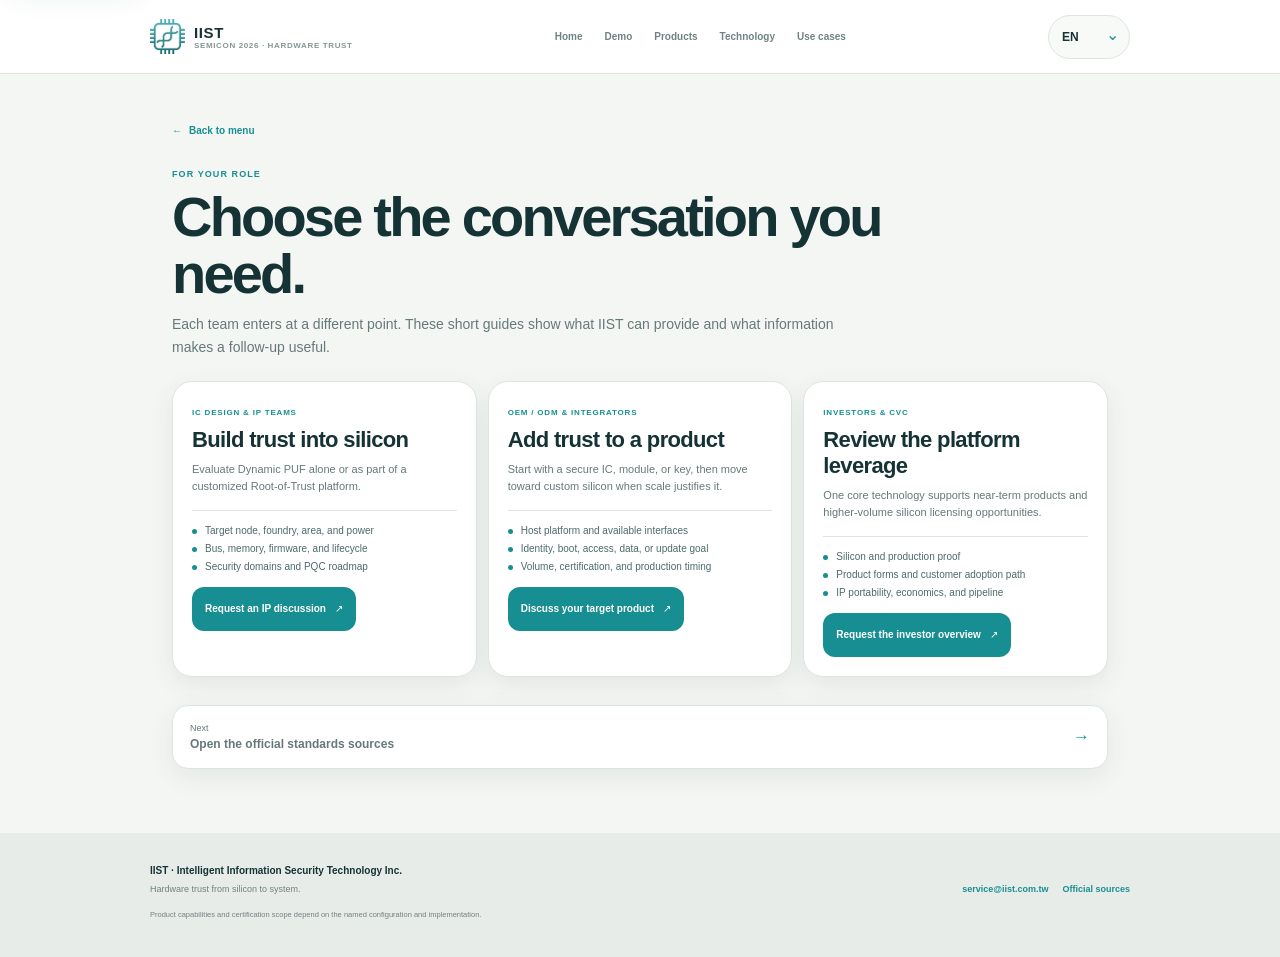
==== pages/audiences.html @ 0636a5d5 "Redesign SEMICON guide as multilingual mobile app" ====
<!doctype html>
<html lang="en">
<head>
  <meta charset="utf-8"><meta name="viewport" content="width=device-width, initial-scale=1"><meta name="theme-color" content="#ffffff">
  <title>Find Your IIST Path | SEMICON 2026</title>
  <meta name="description" content="Find the right IIST Dynamic PUF discussion for IC design, OEM/ODM integration, or investment review.">
  <link rel="canonical" href="https://iist-inc.github.io/exhibtion/pages/audiences.html"><link rel="icon" href="../assets/iist-logo.png" type="image/png"><link rel="stylesheet" href="../assets/mobile.css">
  <meta property="og:type" content="website"><meta property="og:title" content="Find your IIST path"><meta property="og:description" content="Focused discussion guides for IC design, OEM/ODM, system integration, and investment teams.">
</head>
<body data-page="audiences">
  <a class="skip-link" href="#main">Skip to content</a>
  <header class="app-bar">
    <a class="brand" href="../index.html" aria-label="IIST SEMICON 2026 home"><img src="../assets/iist-logo.png" alt="" width="35" height="35"><span>IIST<small data-i18n="brand.event">SEMICON 2026 · Hardware trust</small></span></a>
    <nav class="desktop-menu" aria-label="Primary navigation"><a href="../index.html" data-i18n="nav.home">Home</a><a href="demo.html" data-i18n="nav.demo">Demo</a><a href="products.html" data-i18n="nav.products">Products</a><a href="technology.html" data-i18n="nav.technology">Technology</a><a href="use-cases.html" data-i18n="nav.usecases">Use cases</a></nav>
    <div class="language-control"><label class="visually-hidden" for="language">Choose language</label><select id="language" data-language-select aria-label="Choose language"><option value="en">EN</option><option value="zh-Hant">繁中</option><option value="ja">日本語</option></select></div>
  </header>

  <main class="app-main" id="main">
    <header class="screen-head">
      <a class="back-link" href="../index.html"><span aria-hidden="true">←</span><span data-i18n="common.menu">Back to menu</span></a>
      <p class="screen-kicker" data-i18n="roles.kicker">For your role</p>
      <h1 data-i18n="roles.title">Choose the conversation you need.</h1>
      <p data-i18n="roles.intro">Each team enters at a different point. These short guides show what IIST can provide and what information makes a follow-up useful.</p>
    </header>

    <section class="role-list">
      <article class="role-card" id="ic"><span data-i18n="roles.icLabel">IC design & IP teams</span><h2 data-i18n="roles.icTitle">Build trust into silicon</h2><p data-i18n="roles.icBody">Evaluate Dynamic PUF alone or as part of a customized Root-of-Trust platform.</p><ul><li data-i18n="roles.ic1">Target node, foundry, area, and power</li><li data-i18n="roles.ic2">Bus, memory, firmware, and lifecycle</li><li data-i18n="roles.ic3">Security domains and PQC roadmap</li></ul><a class="email-button" href="mailto:service@iist.com.tw?subject=SEMICON%202026%20-%20Dynamic%20PUF%20IP%20discussion"><span data-i18n="roles.icCta">Request an IP discussion</span><b>↗</b></a></article>
      <article class="role-card" id="oem"><span data-i18n="roles.oemLabel">OEM / ODM & integrators</span><h2 data-i18n="roles.oemTitle">Add trust to a product</h2><p data-i18n="roles.oemBody">Start with a secure IC, module, or key, then move toward custom silicon when scale justifies it.</p><ul><li data-i18n="roles.oem1">Host platform and available interfaces</li><li data-i18n="roles.oem2">Identity, boot, access, data, or update goal</li><li data-i18n="roles.oem3">Volume, certification, and production timing</li></ul><a class="email-button" href="mailto:service@iist.com.tw?subject=SEMICON%202026%20-%20OEM%20integration%20discussion"><span data-i18n="roles.oemCta">Discuss your target product</span><b>↗</b></a></article>
      <article class="role-card" id="investor"><span data-i18n="roles.investorLabel">Investors & CVC</span><h2 data-i18n="roles.investorTitle">Review the platform leverage</h2><p data-i18n="roles.investorBody">One core technology supports near-term products and higher-volume silicon licensing opportunities.</p><ul><li data-i18n="roles.investor1">Silicon and production proof</li><li data-i18n="roles.investor2">Product forms and customer adoption path</li><li data-i18n="roles.investor3">IP portability, economics, and pipeline</li></ul><a class="email-button" href="mailto:service@iist.com.tw?subject=SEMICON%202026%20-%20Investor%20overview"><span data-i18n="roles.investorCta">Request the investor overview</span><b>↗</b></a></article>
    </section>

    <a class="next-row" href="sources.html"><span><span data-i18n="common.next">Next</span><strong data-i18n="roles.next">Open the official standards sources</strong></span><b aria-hidden="true">→</b></a>
  </main>

  <footer class="site-footer"><div class="footer-inner"><div><strong>IIST · Intelligent Information Security Technology Inc.</strong><span data-i18n="footer.tagline">Hardware trust from silicon to system.</span></div><div class="footer-links"><a href="mailto:service@iist.com.tw">service@iist.com.tw</a><a href="sources.html" data-i18n="nav.sources">Official sources</a></div><small data-i18n="footer.note">Product capabilities and certification scope depend on the named configuration and implementation.</small></div></footer>
  <nav class="app-nav" aria-label="App navigation"><a href="../index.html"><b>⌂</b><span data-i18n="nav.home">Home</span></a><a href="demo.html"><b>▶</b><span data-i18n="nav.demo">Demo</span></a><a href="products.html"><b>▦</b><span data-i18n="nav.products">Products</span></a><a href="mailto:service@iist.com.tw?subject=SEMICON%202026%20follow-up"><b>@</b><span data-i18n="nav.contact">Contact</span></a></nav>
  <script src="../assets/mobile.js"></script>
</body>
</html>
---- assets/mobile.css ----
:root {
  --ink: #153235;
  --muted: #66797a;
  --teal: #178f92;
  --teal-soft: #e4f3f0;
  --blue: #4779c9;
  --blue-soft: #eaf0fb;
  --amber: #b97b24;
  --amber-soft: #f7efdf;
  --green: #3f865e;
  --green-soft: #e7f2ea;
  --rose: #a95f68;
  --rose-soft: #f7e9ea;
  --paper: #f4f6f3;
  --card: #fff;
  --line: #dde5e1;
  --shadow: 0 8px 26px rgba(24, 63, 64, .08);
  --radius: 20px;
  font-family: Inter, "Segoe UI Variable", "Segoe UI", "Noto Sans TC", "Noto Sans JP", Arial, sans-serif;
  color: var(--ink);
  background: var(--paper);
  font-synthesis: none;
  text-rendering: optimizeLegibility;
}

* { box-sizing: border-box; }
html { scroll-behavior: smooth; scroll-padding-top: 82px; }
body { margin: 0; min-width: 320px; padding-bottom: 78px; background: var(--paper); }
a { color: inherit; text-decoration: none; }
img { display: block; max-width: 100%; }
button, select { font: inherit; }
button { cursor: pointer; }
a:focus-visible, button:focus-visible, select:focus-visible, summary:focus-visible { outline: 3px solid #78cfd0; outline-offset: 3px; }
.visually-hidden { position: absolute; width: 1px; height: 1px; margin: -1px; padding: 0; overflow: hidden; clip: rect(0 0 0 0); white-space: nowrap; border: 0; }
.skip-link { position: fixed; z-index: 100; top: 8px; left: 8px; transform: translateY(-150%); padding: 10px 14px; border-radius: 9px; background: var(--card); box-shadow: var(--shadow); }
.skip-link:focus { transform: translateY(0); }

.app-bar { position: sticky; z-index: 30; top: 0; min-height: 68px; padding: 9px 15px; display: grid; grid-template-columns: 1fr auto; align-items: center; gap: 12px; background: rgba(255,255,255,.95); border-bottom: 1px solid var(--line); backdrop-filter: blur(16px); }
.brand { min-width: 0; display: inline-flex; align-items: center; gap: 9px; font-size: 15px; font-weight: 850; letter-spacing: .04em; }
.brand img { width: 35px; height: 35px; }
.brand small { display: block; max-width: 190px; overflow: hidden; color: #879696; font-size: 8px; font-weight: 700; letter-spacing: .08em; text-transform: uppercase; text-overflow: ellipsis; white-space: nowrap; }
.desktop-menu { display: none; }
.language-control { position: relative; }
.language-control select { min-height: 44px; padding: 0 31px 0 13px; border: 1px solid var(--line); border-radius: 999px; color: var(--ink); background: #f8faf8; appearance: none; font-size: 12px; font-weight: 780; }
.language-control::after { content: "⌄"; position: absolute; right: 11px; top: 10px; color: var(--teal); pointer-events: none; }

.app-main { width: min(980px, 100%); margin: 0 auto; padding: 22px 16px 42px; }
.event-row { margin-bottom: 22px; display: flex; align-items: center; justify-content: space-between; gap: 14px; }
.event-pill { padding: 7px 10px; border-radius: 999px; color: var(--teal); background: var(--teal-soft); font-size: 9px; font-weight: 850; letter-spacing: .1em; text-transform: uppercase; }
.event-row > span:last-child { color: #93a09f; font-size: 10px; }
.welcome { margin-bottom: 22px; }
.welcome h1 { max-width: 720px; margin: 0 0 10px; font-size: clamp(34px, 10.5vw, 58px); line-height: 1.02; letter-spacing: -.05em; }
.welcome p { max-width: 650px; margin: 0; color: var(--muted); font-size: 14px; line-height: 1.6; }

.language-panel { margin-bottom: 24px; padding: 14px; display: grid; grid-template-columns: auto 1fr; align-items: center; gap: 12px; border: 1px solid var(--line); border-radius: 16px; background: var(--card); box-shadow: var(--shadow); }
.language-panel > span { color: var(--muted); font-size: 10px; font-weight: 760; }
.language-tabs { min-width: 0; display: grid; grid-template-columns: repeat(3, 1fr); gap: 5px; }
.language-tabs button { min-height: 40px; padding: 7px; border: 0; border-radius: 10px; color: var(--muted); background: #f1f4f1; font-size: 10px; font-weight: 780; }
.language-tabs button[aria-pressed="true"] { color: #fff; background: var(--teal); }

.section-label { margin: 0 0 12px; color: #80908f; font-size: 9px; font-weight: 850; letter-spacing: .12em; text-transform: uppercase; }
.menu-grid { display: grid; grid-template-columns: repeat(2, minmax(0, 1fr)); gap: 11px; }
.menu-card { --accent: var(--teal); --soft: var(--teal-soft); min-height: 158px; padding: 17px; display: flex; flex-direction: column; border: 1px solid var(--line); border-radius: var(--radius); background: var(--card); box-shadow: var(--shadow); transition: transform .18s ease, box-shadow .18s ease; }
.menu-card:active { transform: scale(.98); }
.menu-card.featured { grid-column: 1 / -1; min-height: 150px; background: linear-gradient(120deg, var(--soft), #fff 70%); }
.menu-card.blue { --accent: var(--blue); --soft: var(--blue-soft); }
.menu-card.amber { --accent: var(--amber); --soft: var(--amber-soft); }
.menu-card.green { --accent: var(--green); --soft: var(--green-soft); }
.menu-card.rose { --accent: var(--rose); --soft: var(--rose-soft); }
.menu-card-top { display: flex; align-items: center; justify-content: space-between; gap: 10px; }
.menu-icon { width: 39px; height: 39px; display: grid; place-items: center; border-radius: 13px; color: var(--accent); background: var(--soft); font-size: 11px; font-weight: 900; letter-spacing: -.02em; }
.menu-arrow { color: var(--accent); font-size: 17px; }
.menu-card h2 { margin: auto 0 6px; font-size: 18px; line-height: 1.15; letter-spacing: -.03em; }
.menu-card p { margin: 0; color: var(--muted); font-size: 10px; line-height: 1.45; }
.menu-card.featured h2 { font-size: 22px; }

.quick-section { margin-top: 30px; }
.quick-head { margin-bottom: 13px; display: flex; align-items: end; justify-content: space-between; gap: 16px; }
.quick-head h2 { margin: 0; font-size: 23px; letter-spacing: -.035em; }
.quick-head p { margin: 0; color: var(--muted); font-size: 10px; text-align: right; }
.request-list { overflow: hidden; border: 1px solid var(--line); border-radius: var(--radius); background: var(--card); box-shadow: var(--shadow); }
.request-link { min-height: 70px; padding: 13px 15px; display: grid; grid-template-columns: 37px 1fr auto; align-items: center; gap: 12px; border-top: 1px solid var(--line); }
.request-link:first-child { border-top: 0; }
.request-icon { width: 37px; height: 37px; display: grid; place-items: center; border-radius: 12px; color: var(--teal); background: var(--teal-soft); font-size: 15px; }
.request-link strong, .request-link small { display: block; }
.request-link strong { font-size: 12px; }
.request-link small { margin-top: 3px; color: var(--muted); font-size: 9px; line-height: 1.35; }
.request-link > b { color: var(--teal); font-size: 16px; }

.proof-strip { margin-top: 24px; padding: 18px; display: grid; grid-template-columns: repeat(3, 1fr); border-radius: 17px; color: #315759; background: #e6eeea; }
.proof-strip div { padding: 0 9px; border-left: 1px solid rgba(42,92,93,.15); }
.proof-strip div:first-child { padding-left: 0; border-left: 0; }
.proof-strip strong, .proof-strip span { display: block; }
.proof-strip strong { color: var(--ink); font-size: 12px; }
.proof-strip span { margin-top: 4px; font-size: 8px; line-height: 1.35; }

.screen-head { margin: 3px 0 22px; }
.back-link { min-height: 38px; display: inline-flex; align-items: center; gap: 7px; color: var(--teal); font-size: 10px; font-weight: 800; }
.screen-kicker { margin: 20px 0 9px; color: var(--teal); font-size: 9px; font-weight: 850; letter-spacing: .12em; text-transform: uppercase; }
.screen-head h1 { max-width: 760px; margin: 0 0 11px; font-size: clamp(34px, 10.5vw, 56px); line-height: 1.02; letter-spacing: -.05em; }
.screen-head > p:last-child { max-width: 690px; margin: 0; color: var(--muted); font-size: 14px; line-height: 1.62; }
.screen-section { margin-top: 28px; }
.screen-section-head { margin-bottom: 14px; }
.screen-section-head h2 { margin: 0 0 7px; font-size: 24px; letter-spacing: -.035em; }
.screen-section-head p { margin: 0; color: var(--muted); font-size: 11px; line-height: 1.55; }

.summary-card { padding: 19px; border: 1px solid var(--line); border-radius: var(--radius); background: var(--card); box-shadow: var(--shadow); }
.summary-card.accent { background: linear-gradient(135deg, var(--teal-soft), #fff 75%); }
.summary-card h2 { margin: 0 0 8px; font-size: 21px; letter-spacing: -.03em; }
.summary-card p { margin: 0; color: var(--muted); font-size: 11px; line-height: 1.58; }
.chip-row { margin-top: 15px; display: flex; gap: 7px; overflow-x: auto; padding-bottom: 4px; scrollbar-width: thin; }
.chip { flex: 0 0 auto; padding: 7px 10px; border-radius: 999px; color: #256669; background: #dcecea; font-size: 9px; font-weight: 800; }

.flow-list, .simple-list, .product-list, .use-grid, .role-list, .source-list { display: grid; gap: 11px; }
.flow-item { padding: 16px; display: grid; grid-template-columns: 32px 1fr; gap: 12px; border: 1px solid var(--line); border-radius: 16px; background: var(--card); }
.flow-item > span { width: 32px; height: 32px; display: grid; place-items: center; border-radius: 50%; color: var(--teal); background: var(--teal-soft); font-size: 8px; font-weight: 900; }
.flow-item strong, .flow-item small { display: block; }
.flow-item strong { margin-top: 2px; font-size: 12px; }
.flow-item small { margin-top: 5px; color: var(--muted); font-size: 10px; line-height: 1.45; }
.flow-item.final { border-color: #9ed5cd; background: var(--teal-soft); }

.disclosure-list { overflow: hidden; border: 1px solid var(--line); border-radius: var(--radius); background: var(--card); }
.disclosure-list details { border-top: 1px solid var(--line); }
.disclosure-list details:first-child { border-top: 0; }
.disclosure-list summary { min-height: 64px; padding: 14px 16px; display: flex; align-items: center; justify-content: space-between; gap: 15px; font-size: 12px; font-weight: 780; list-style: none; cursor: pointer; }
.disclosure-list summary::-webkit-details-marker { display: none; }
.disclosure-list summary b { color: var(--teal); font-size: 17px; }
.disclosure-list details > p { margin: -2px 44px 17px 16px; color: var(--muted); font-size: 10px; line-height: 1.62; }

.product-card { overflow: hidden; border: 1px solid var(--line); border-radius: var(--radius); background: var(--card); box-shadow: var(--shadow); }
.product-image { height: 180px; display: grid; place-items: center; overflow: hidden; background: #edf2ef; }
.product-image img { width: 100%; height: 100%; object-fit: cover; }
.product-image.key img { width: 88%; height: auto; object-fit: contain; }
.product-body { padding: 18px; }
.product-body > span { color: var(--teal); font-size: 8px; font-weight: 850; letter-spacing: .11em; text-transform: uppercase; }
.product-body h2 { margin: 8px 0; font-size: 22px; }
.product-body p { margin: 0; color: var(--muted); font-size: 11px; line-height: 1.55; }
.mini-points { margin: 14px 0 0; padding: 13px 0 0; display: flex; flex-wrap: wrap; gap: 6px; border-top: 1px solid var(--line); }
.mini-points span { padding: 6px 8px; border-radius: 999px; color: #456c6d; background: #edf3ef; font-size: 8px; font-weight: 750; }

.path-rail { padding: 18px; display: grid; gap: 9px; border-radius: var(--radius); background: #e6eeea; }
.path-step { padding: 13px; display: grid; grid-template-columns: 28px 1fr; gap: 10px; border-radius: 13px; background: rgba(255,255,255,.72); }
.path-step b { width: 28px; height: 28px; display: grid; place-items: center; border-radius: 9px; color: var(--teal); background: var(--teal-soft); font-size: 8px; }
.path-step strong, .path-step small { display: block; }
.path-step strong { font-size: 11px; }
.path-step small { margin-top: 3px; color: var(--muted); font-size: 9px; }

.concept-grid, .use-grid { grid-template-columns: repeat(2, minmax(0, 1fr)); }
.concept-card, .use-card { min-height: 150px; padding: 16px; border: 1px solid var(--line); border-radius: 17px; background: var(--card); box-shadow: var(--shadow); }
.concept-card > span, .use-card > span { width: 35px; height: 35px; display: grid; place-items: center; border-radius: 12px; color: var(--teal); background: var(--teal-soft); font-size: 9px; font-weight: 900; }
.concept-card h2, .use-card h2 { margin: 27px 0 6px; font-size: 15px; line-height: 1.18; }
.concept-card p, .use-card p { margin: 0; color: var(--muted); font-size: 9px; line-height: 1.5; }

.root-diagram { padding: 17px; border: 1px solid var(--line); border-radius: var(--radius); background: var(--card); box-shadow: var(--shadow); }
.root-core { width: 142px; height: 142px; margin: 4px auto 15px; display: flex; flex-direction: column; align-items: center; justify-content: center; border-radius: 50%; color: #fff; background: var(--teal); text-align: center; }
.root-core span { font-size: 9px; }
.root-core strong { font-size: 24px; }
.root-branches { display: grid; grid-template-columns: repeat(2, 1fr); gap: 7px; }
.root-branches div { padding: 11px; border-radius: 11px; color: #356062; background: var(--teal-soft); font-size: 9px; font-weight: 760; text-align: center; }

.role-card { padding: 19px; border: 1px solid var(--line); border-radius: var(--radius); background: var(--card); box-shadow: var(--shadow); }
.role-card > span { color: var(--teal); font-size: 8px; font-weight: 850; letter-spacing: .1em; text-transform: uppercase; }
.role-card h2 { margin: 8px 0; font-size: 22px; letter-spacing: -.03em; }
.role-card > p { margin: 0; color: var(--muted); font-size: 11px; line-height: 1.55; }
.role-card ul { margin: 15px 0; padding: 14px 0 0; display: grid; gap: 7px; border-top: 1px solid var(--line); list-style: none; }
.role-card li { position: relative; padding-left: 13px; color: #4d696a; font-size: 10px; }
.role-card li::before { content: ""; position: absolute; left: 0; top: .48em; width: 5px; height: 5px; border-radius: 50%; background: var(--teal); }
.email-button { min-height: 44px; padding: 10px 13px; display: inline-flex; align-items: center; gap: 9px; border-radius: 12px; color: #fff; background: var(--teal); font-size: 10px; font-weight: 800; }

.source-card { min-height: 88px; padding: 15px; display: grid; grid-template-columns: 38px 1fr auto; align-items: center; gap: 12px; border: 1px solid var(--line); border-radius: 16px; background: var(--card); box-shadow: var(--shadow); }
.source-mark { width: 38px; height: 38px; display: grid; place-items: center; border-radius: 12px; color: var(--teal); background: var(--teal-soft); font-size: 9px; font-weight: 900; }
.source-card strong, .source-card small { display: block; }
.source-card strong { font-size: 12px; }
.source-card small { margin-top: 4px; color: var(--muted); font-size: 9px; line-height: 1.4; }
.source-card > b { color: var(--teal); }

.callout { padding: 18px; border-left: 4px solid var(--teal); border-radius: 0 15px 15px 0; color: #3d6264; background: var(--teal-soft); font-size: 10px; line-height: 1.6; }
.callout.warn { border-left-color: var(--rose); color: #774d52; background: var(--rose-soft); }
.next-row { margin-top: 28px; padding: 17px; display: flex; align-items: center; justify-content: space-between; gap: 14px; border: 1px solid var(--line); border-radius: 16px; background: var(--card); box-shadow: var(--shadow); }
.next-row span { color: var(--muted); font-size: 9px; }
.next-row strong { display: block; margin-top: 4px; font-size: 12px; }
.next-row b { color: var(--teal); font-size: 17px; }

.site-footer { padding: 30px 18px 36px; color: #718382; background: #e7ece8; font-size: 9px; line-height: 1.6; }
.footer-inner { width: min(980px, 100%); margin: 0 auto; display: grid; gap: 13px; }
.footer-inner strong { display: block; margin-bottom: 3px; color: var(--ink); font-size: 10px; }
.footer-links { display: flex; flex-wrap: wrap; gap: 14px; color: var(--teal); font-weight: 760; }

.app-nav { position: fixed; z-index: 40; left: 0; right: 0; bottom: 0; height: 72px; padding: 6px 8px max(6px, env(safe-area-inset-bottom)); display: grid; grid-template-columns: repeat(4, 1fr); background: rgba(255,255,255,.97); border-top: 1px solid var(--line); backdrop-filter: blur(18px); }
.app-nav a { min-width: 0; display: flex; flex-direction: column; align-items: center; justify-content: center; gap: 3px; border-radius: 11px; color: #7d8e8d; font-size: 9px; font-weight: 760; }
.app-nav b { width: 25px; height: 22px; display: grid; place-items: center; border-radius: 8px; color: #7d8e8d; background: #eef2ef; font-size: 8px; }
.app-nav a[aria-current="page"] { color: var(--teal); }
.app-nav a[aria-current="page"] b { color: #fff; background: var(--teal); }

@media (min-width: 720px) {
  body { padding-bottom: 0; }
  .app-bar { min-height: 74px; padding: 10px max(22px, calc((100vw - 980px) / 2)); grid-template-columns: auto 1fr auto; }
  .desktop-menu { display: flex; justify-content: center; gap: 22px; color: #718282; font-size: 10px; font-weight: 740; }
  .desktop-menu a:hover, .desktop-menu a[aria-current="page"] { color: var(--teal); }
  .app-main { padding: 34px 22px 64px; }
  .menu-grid { grid-template-columns: repeat(3, 1fr); }
  .menu-card.featured { grid-column: span 2; }
  .menu-card { min-height: 180px; }
  .request-list { display: grid; grid-template-columns: repeat(2, 1fr); }
  .request-link:nth-child(2) { border-top: 0; }
  .request-link:nth-child(even) { border-left: 1px solid var(--line); }
  .product-list { grid-template-columns: repeat(3, 1fr); }
  .product-image { height: 200px; }
  .concept-grid, .use-grid { grid-template-columns: repeat(4, 1fr); }
  .role-list { grid-template-columns: repeat(3, 1fr); }
  .source-list { grid-template-columns: repeat(2, 1fr); }
  .flow-list { grid-template-columns: repeat(2, 1fr); }
  .footer-inner { grid-template-columns: 1fr auto; align-items: end; }
  .app-nav { display: none; }
}

@media (prefers-reduced-motion: reduce) {
  html { scroll-behavior: auto; }
  .menu-card { transition: none; }
}
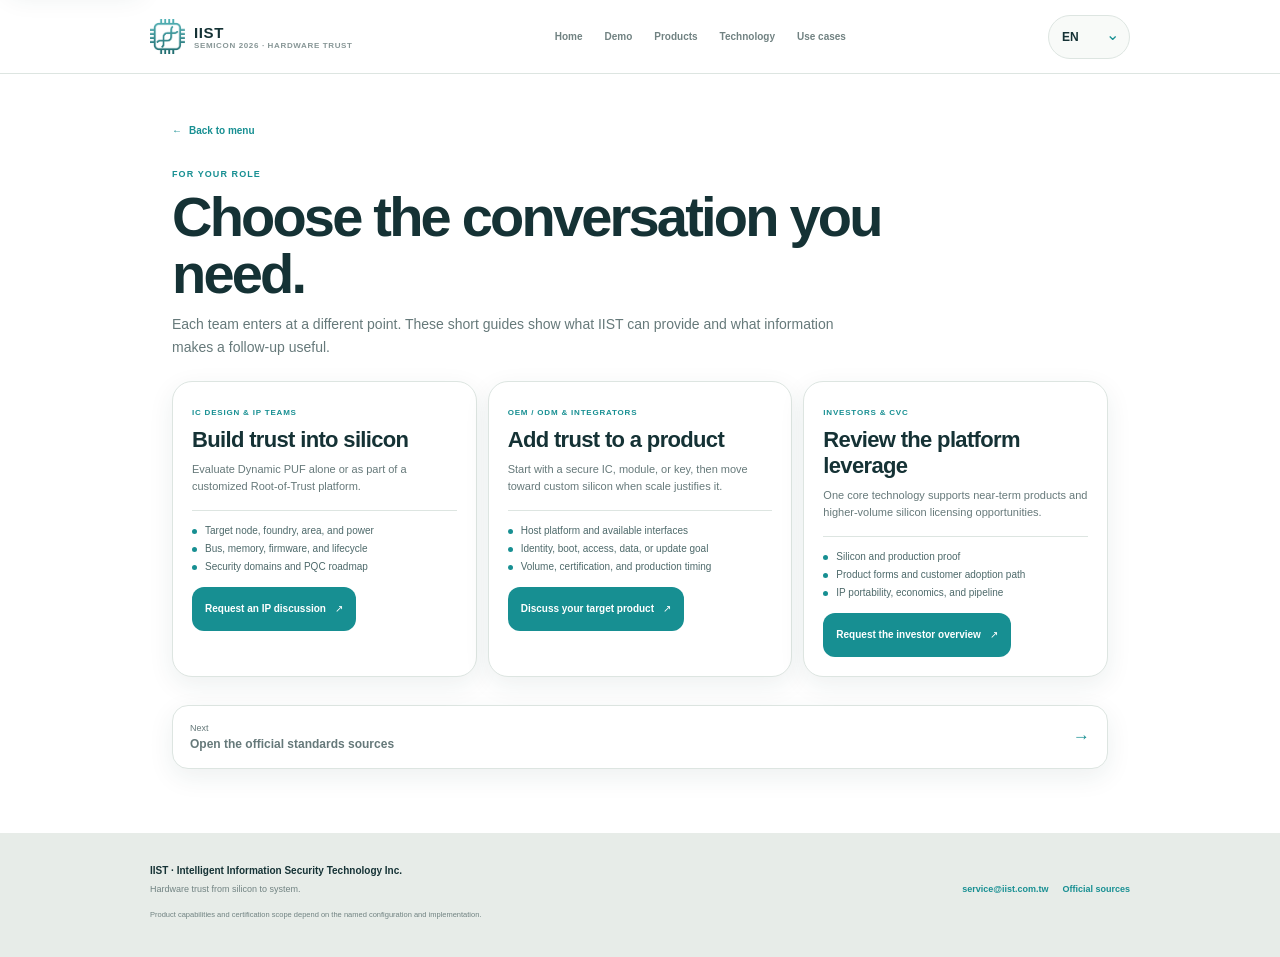
==== commit bdd62258: "Expand SoundLungs SEMICON demo site" ====
--- a/pages/audiences.html
+++ b/pages/audiences.html
@@ -4,7 +4,7 @@
   <meta charset="utf-8"><meta name="viewport" content="width=device-width, initial-scale=1"><meta name="theme-color" content="#ffffff">
   <title>Find Your IIST Path | SEMICON 2026</title>
   <meta name="description" content="Find the right IIST Dynamic PUF discussion for IC design, OEM/ODM integration, or investment review.">
-  <link rel="canonical" href="https://iist-inc.github.io/exhibtion/pages/audiences.html"><link rel="icon" href="../assets/iist-logo.png" type="image/png"><link rel="stylesheet" href="../assets/mobile.css">
+  <link rel="canonical" href="https://iist-inc.github.io/exhibition/pages/audiences.html"><link rel="icon" href="../assets/iist-logo.png" type="image/png"><link rel="stylesheet" href="../assets/mobile.css">
   <meta property="og:type" content="website"><meta property="og:title" content="Find your IIST path"><meta property="og:description" content="Focused discussion guides for IC design, OEM/ODM, system integration, and investment teams.">
 </head>
 <body data-page="audiences">
--- a/assets/mobile.css
+++ b/assets/mobile.css
@@ -11,7 +11,7 @@
   --green-soft: #e7f2ea;
   --rose: #a95f68;
   --rose-soft: #f7e9ea;
-  --paper: #f4f6f3;
+  --paper: #fff;
   --card: #fff;
   --line: #dde5e1;
   --shadow: 0 8px 26px rgba(24, 63, 64, .08);
@@ -62,7 +62,7 @@
 .menu-grid { display: grid; grid-template-columns: repeat(2, minmax(0, 1fr)); gap: 11px; }
 .menu-card { --accent: var(--teal); --soft: var(--teal-soft); min-height: 158px; padding: 17px; display: flex; flex-direction: column; border: 1px solid var(--line); border-radius: var(--radius); background: var(--card); box-shadow: var(--shadow); transition: transform .18s ease, box-shadow .18s ease; }
 .menu-card:active { transform: scale(.98); }
-.menu-card.featured { grid-column: 1 / -1; min-height: 150px; background: linear-gradient(120deg, var(--soft), #fff 70%); }
+.menu-card.featured { grid-column: 1 / -1; min-height: 150px; border-color: #b9d9d5; background: #fff; }
 .menu-card.blue { --accent: var(--blue); --soft: var(--blue-soft); }
 .menu-card.amber { --accent: var(--amber); --soft: var(--amber-soft); }
 .menu-card.green { --accent: var(--green); --soft: var(--green-soft); }
@@ -105,7 +105,7 @@
 .screen-section-head p { margin: 0; color: var(--muted); font-size: 11px; line-height: 1.55; }
 
 .summary-card { padding: 19px; border: 1px solid var(--line); border-radius: var(--radius); background: var(--card); box-shadow: var(--shadow); }
-.summary-card.accent { background: linear-gradient(135deg, var(--teal-soft), #fff 75%); }
+.summary-card.accent { border-left: 4px solid var(--teal); background: #fff; }
 .summary-card h2 { margin: 0 0 8px; font-size: 21px; letter-spacing: -.03em; }
 .summary-card p { margin: 0; color: var(--muted); font-size: 11px; line-height: 1.58; }
 .chip-row { margin-top: 15px; display: flex; gap: 7px; overflow-x: auto; padding-bottom: 4px; scrollbar-width: thin; }
@@ -118,6 +118,37 @@
 .flow-item strong { margin-top: 2px; font-size: 12px; }
 .flow-item small { margin-top: 5px; color: var(--muted); font-size: 10px; line-height: 1.45; }
 .flow-item.final { border-color: #9ed5cd; background: var(--teal-soft); }
+
+.scenario-figure { margin: 24px 0 0; overflow: hidden; border: 1px solid var(--line); border-radius: var(--radius); background: #fff; box-shadow: var(--shadow); }
+.scenario-figure img { width: 100%; height: auto; background: #fff; }
+.scenario-figure figcaption { padding: 15px 17px 17px; display: grid; gap: 4px; border-top: 1px solid var(--line); }
+.scenario-figure figcaption strong { font-size: 13px; }
+.scenario-figure figcaption span { color: var(--muted); font-size: 10px; line-height: 1.55; }
+.scenario-figure-danger { border-color: #e3bec2; }
+.scenario-figure-danger figcaption strong, .failure-kicker { color: var(--rose); }
+
+.trust-grid { display: grid; grid-template-columns: repeat(2, minmax(0, 1fr)); gap: 10px; }
+.trust-grid article { min-height: 150px; padding: 15px; border: 1px solid var(--line); border-radius: 16px; background: #fff; }
+.trust-grid b { width: 29px; height: 29px; display: grid; place-items: center; border-radius: 50%; color: var(--teal); background: var(--teal-soft); font-size: 8px; }
+.trust-grid h3 { margin: 20px 0 6px; font-size: 13px; line-height: 1.2; }
+.trust-grid p { margin: 0; color: var(--muted); font-size: 9px; line-height: 1.5; }
+.trust-grid .trust-grid-final { border-color: #91c9c3; }
+
+.brochure-grid { display: grid; grid-template-columns: repeat(2, minmax(0, 1fr)); gap: 11px; }
+.brochure-card { margin: 0; overflow: hidden; border: 1px solid var(--line); border-radius: 16px; background: #fff; }
+.brochure-card-wide { grid-column: 1 / -1; }
+.brochure-card img { width: 100%; height: 230px; object-fit: cover; background: #fff; }
+.brochure-card-wide img { height: auto; object-fit: contain; }
+.brochure-card.compact img { padding: 14px; }
+.brochure-card figcaption { padding: 12px 14px; color: var(--muted); border-top: 1px solid var(--line); font-size: 9px; line-height: 1.5; }
+
+.danger-section { padding-top: 24px; border-top: 1px solid #ead5d7; }
+.failure-kicker { margin: 0 0 8px !important; font-size: 9px !important; font-weight: 850; letter-spacing: .12em; text-transform: uppercase; }
+.failure-facts { margin-top: 11px; display: grid; gap: 9px; }
+.failure-facts article { padding: 15px; border: 1px solid #ead5d7; border-radius: 15px; background: #fff; }
+.failure-facts strong, .failure-facts span { display: block; }
+.failure-facts strong { color: #7f3942; font-size: 11px; }
+.failure-facts span { margin-top: 5px; color: var(--muted); font-size: 9px; line-height: 1.5; }
 
 .disclosure-list { overflow: hidden; border: 1px solid var(--line); border-radius: var(--radius); background: var(--card); }
 .disclosure-list details { border-top: 1px solid var(--line); }
